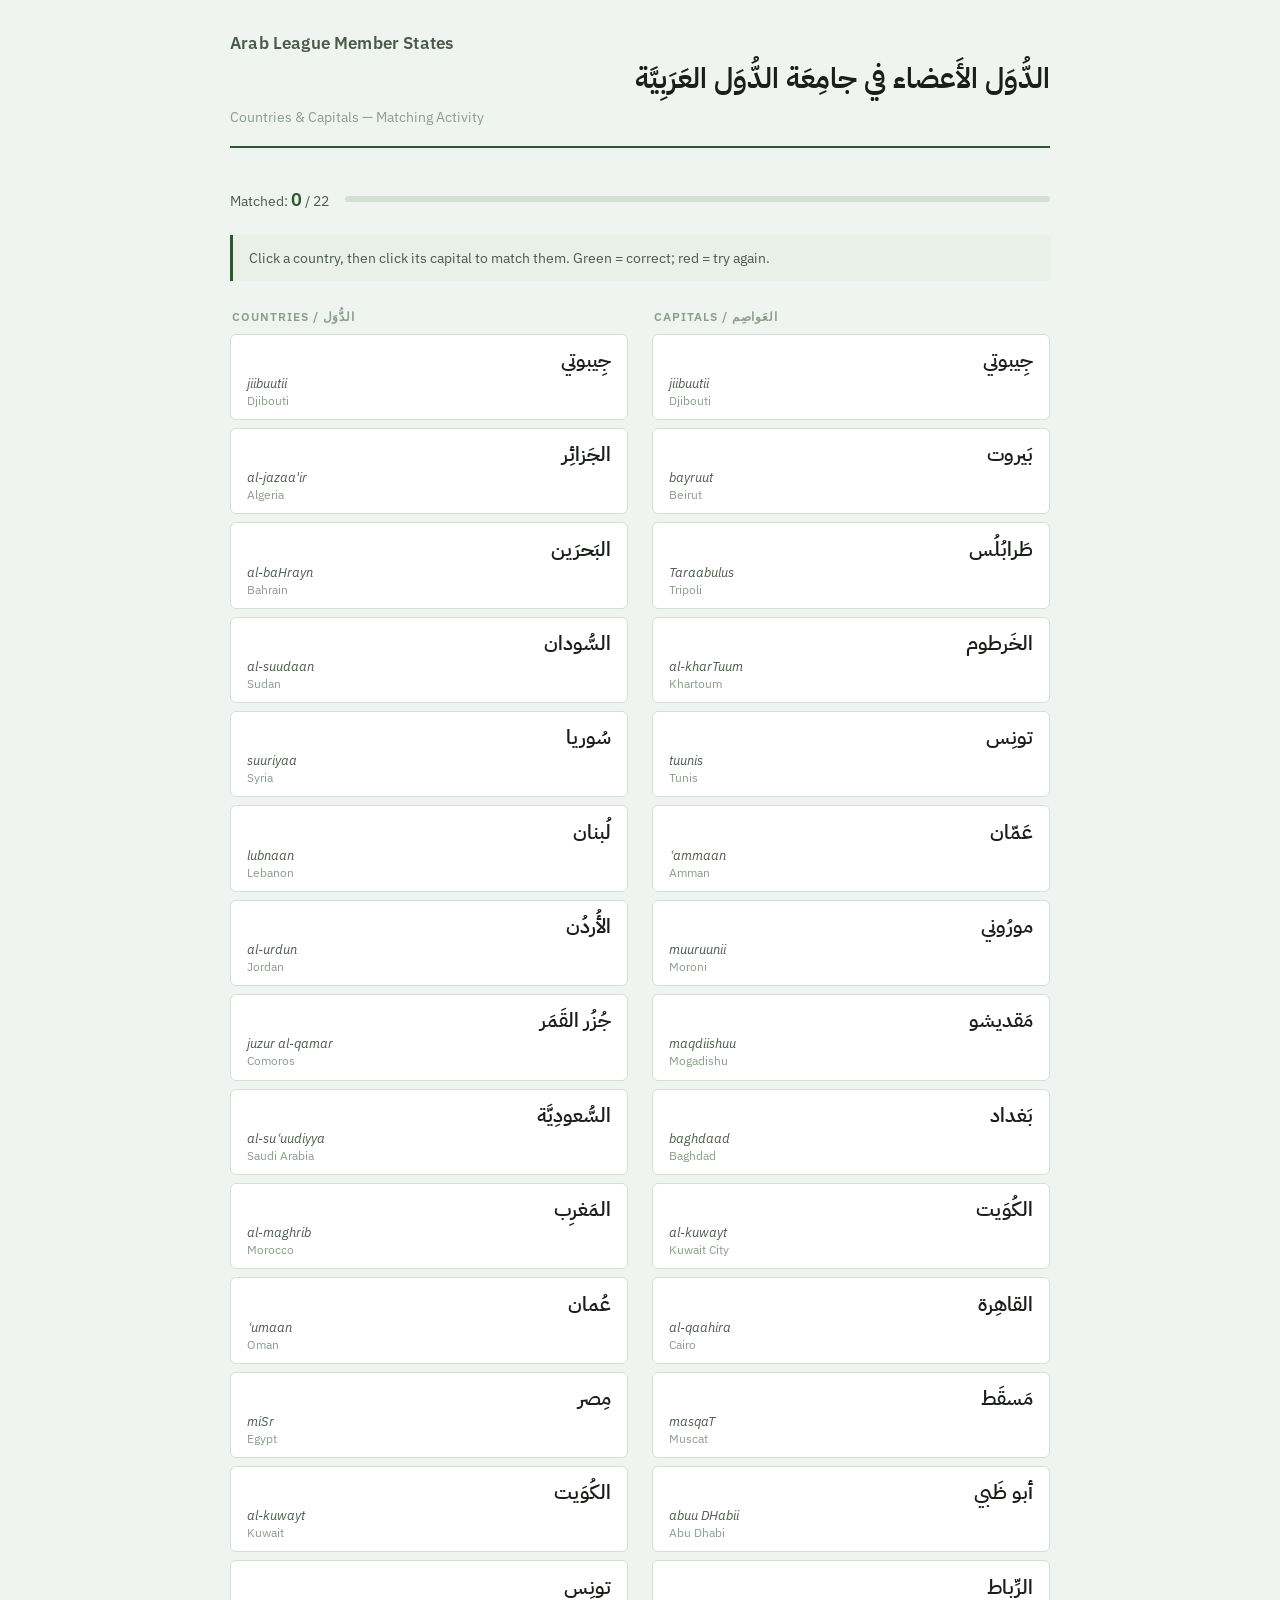
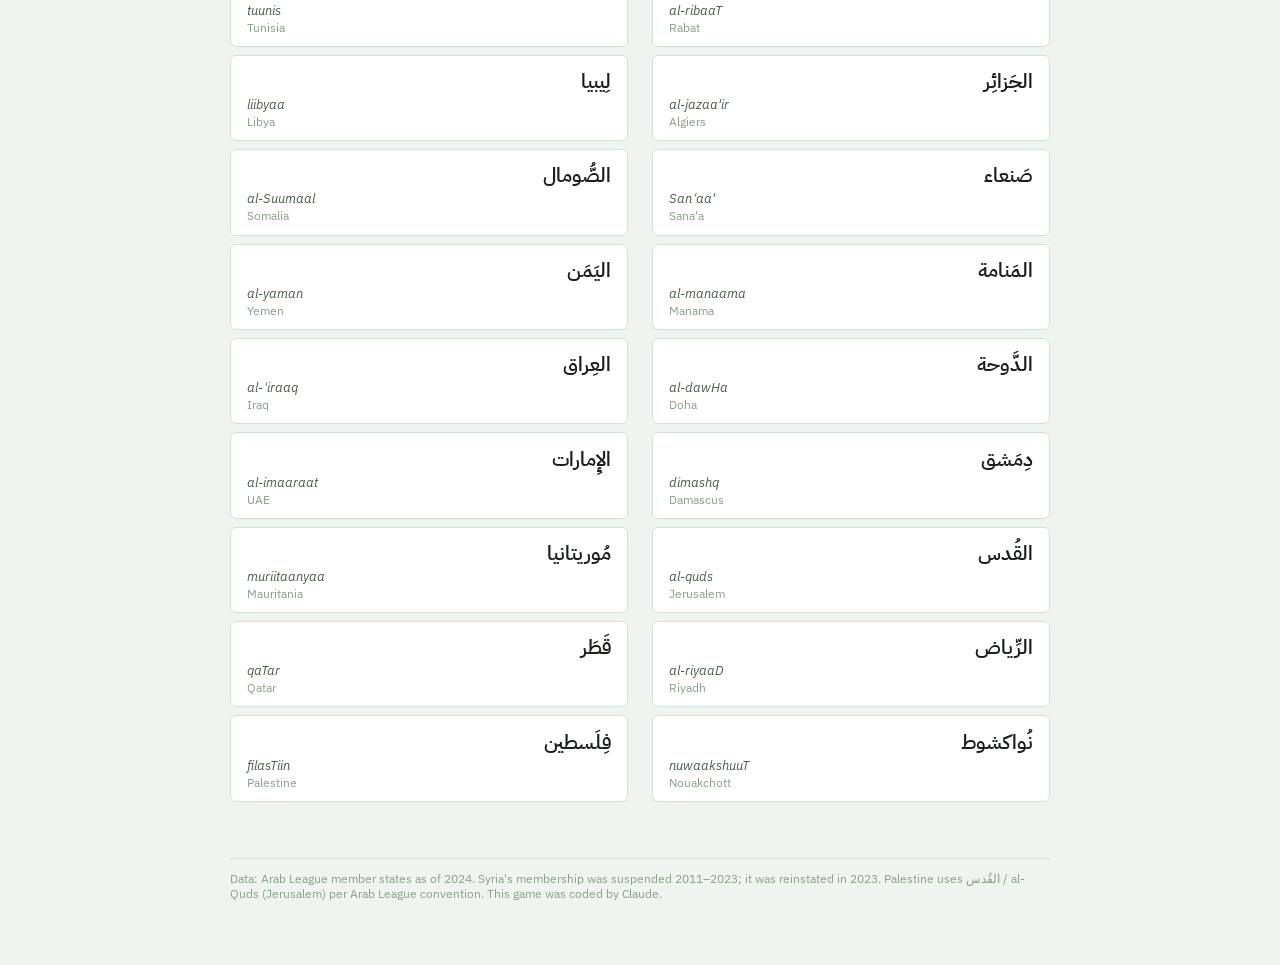
==== arab-league-matching.html @ a6d422a6 "Add files via upload" ====
<!DOCTYPE html>
<html lang="en" dir="ltr">
<head>
<meta charset="UTF-8">
<meta name="viewport" content="width=device-width, initial-scale=1.0">
<title>Arab League: Countries & Capitals</title>
<link href="https://fonts.googleapis.com/css2?family=IBM+Plex+Sans+Arabic:wght@400;600&family=IBM+Plex+Sans:ital,wght@0,400;0,500;0,600;1,400&display=swap" rel="stylesheet">
<style>
  :root {
    --bg: #f0f4f0;
    --surface: #ffffff;
    --ink: #1a1f1a;
    --mid: #4a5a4a;
    --light: #8a9e8a;
    --rule: #d4e0d4;
    --accent: #2d5a2d;
    --accent-light: #e8f0e8;
    --correct: #1e6b3a;
    --correct-bg: #d4eddf;
    --wrong: #8b1a1a;
    --wrong-bg: #f8e0e0;
    --selected: #2d5a2d;
    --selected-bg: #c8dcc8;
    --matched: #f5f5f5;
    --matched-text: #aaaaaa;
  }

  * { box-sizing: border-box; margin: 0; padding: 0; }

  body {
    font-family: 'IBM Plex Sans', sans-serif;
    background: var(--bg);
    color: var(--ink);
    min-height: 100vh;
    padding: 2rem 1rem 4rem;
  }

  header {
    max-width: 820px;
    margin: 0 auto 2.5rem;
    border-bottom: 2px solid var(--accent);
    padding-bottom: 1.25rem;
  }

  header h1 {
    font-size: 1.05rem;
    font-weight: 600;
    letter-spacing: 0.01em;
    color: var(--mid);
    margin-bottom: 0.35rem;
  }

  header .arabic-title {
    font-family: 'IBM Plex Sans Arabic', sans-serif;
    font-size: 1.8rem;
    font-weight: 600;
    color: var(--ink);
    direction: rtl;
    line-height: 1.3;
  }

  header .subtitle {
    margin-top: 0.6rem;
    font-size: 0.9rem;
    color: var(--light);
  }

  .score-bar {
    max-width: 820px;
    margin: 0 auto 1.5rem;
    display: flex;
    align-items: center;
    gap: 1rem;
    font-size: 0.85rem;
    color: var(--mid);
  }

  .score-bar .score-num {
    font-weight: 600;
    font-size: 1.1rem;
    color: var(--accent);
  }

  .progress-track {
    flex: 1;
    height: 6px;
    background: var(--rule);
    border-radius: 3px;
    overflow: hidden;
  }

  .progress-fill {
    height: 100%;
    background: var(--accent);
    border-radius: 3px;
    transition: width 0.4s ease;
    width: 0%;
  }

  .instructions {
    max-width: 820px;
    margin: 0 auto 1.75rem;
    font-size: 0.875rem;
    color: var(--mid);
    line-height: 1.6;
    background: var(--accent-light);
    border-left: 3px solid var(--accent);
    padding: 0.75rem 1rem;
  }

  .columns {
    max-width: 820px;
    margin: 0 auto;
    display: grid;
    grid-template-columns: 1fr 1fr;
    gap: 1.5rem;
  }

  .col-label {
    font-size: 0.75rem;
    font-weight: 600;
    letter-spacing: 0.08em;
    text-transform: uppercase;
    color: var(--light);
    margin-bottom: 0.6rem;
    padding-left: 2px;
  }

  .card {
    background: var(--surface);
    border: 1.5px solid var(--rule);
    border-radius: 6px;
    padding: 0.7rem 1rem;
    margin-bottom: 0.5rem;
    cursor: pointer;
    transition: border-color 0.15s, background 0.15s, box-shadow 0.15s;
    user-select: none;
    min-height: 54px;
    display: flex;
    flex-direction: column;
    justify-content: center;
  }

  .card:hover:not(.matched):not(.wrong-flash) {
    border-color: var(--accent);
    box-shadow: 0 1px 6px rgba(45,90,45,0.12);
  }

  .card.selected {
    border-color: var(--selected);
    background: var(--selected-bg);
    box-shadow: 0 1px 8px rgba(45,90,45,0.18);
  }

  .card.matched {
    border-color: var(--rule);
    background: var(--matched);
    cursor: default;
    opacity: 0.55;
  }

  .card.matched .card-arabic,
  .card.matched .card-trans,
  .card.matched .card-en {
    color: var(--matched-text);
  }

  .card.correct-flash {
    border-color: var(--correct);
    background: var(--correct-bg);
    animation: flashCorrect 0.5s ease;
  }

  .card.wrong-flash {
    border-color: var(--wrong);
    background: var(--wrong-bg);
    animation: flashWrong 0.5s ease;
  }

  @keyframes flashCorrect {
    0% { transform: scale(1); }
    40% { transform: scale(1.025); }
    100% { transform: scale(1); }
  }

  @keyframes flashWrong {
    0% { transform: translateX(0); }
    20% { transform: translateX(-5px); }
    40% { transform: translateX(5px); }
    60% { transform: translateX(-4px); }
    80% { transform: translateX(3px); }
    100% { transform: translateX(0); }
  }

  .card-arabic {
    font-family: 'IBM Plex Sans Arabic', sans-serif;
    font-size: 1.25rem;
    font-weight: 600;
    direction: rtl;
    text-align: right;
    color: var(--ink);
    line-height: 1.4;
  }

  .card-trans {
    font-size: 0.8rem;
    font-style: italic;
    color: var(--mid);
    margin-top: 1px;
  }

  .card-en {
    font-size: 0.78rem;
    color: var(--light);
    margin-top: 0px;
  }


  .complete-banner {
    display: none;
    max-width: 820px;
    margin: 2rem auto 0;
    background: var(--correct-bg);
    border: 1.5px solid var(--correct);
    border-radius: 6px;
    padding: 1.25rem 1.5rem;
    text-align: center;
  }

  .complete-banner.show { display: block; }

  .complete-banner p {
    font-size: 1rem;
    color: var(--correct);
    font-weight: 600;
    margin-bottom: 0.4rem;
  }

  .complete-banner .arabic-congrats {
    font-family: 'IBM Plex Sans Arabic', sans-serif;
    font-size: 1.4rem;
    direction: rtl;
    color: var(--correct);
  }

  .reset-btn {
    display: block;
    margin: 1.5rem auto 0;
    padding: 0.55rem 1.5rem;
    font-family: 'IBM Plex Sans', sans-serif;
    font-size: 0.85rem;
    font-weight: 600;
    background: var(--accent);
    color: #fff;
    border: none;
    border-radius: 4px;
    cursor: pointer;
    letter-spacing: 0.02em;
  }

  .reset-btn:hover { background: #1e3d1e; }

  footer {
    max-width: 820px;
    margin: 3rem auto 0;
    font-size: 0.75rem;
    color: var(--light);
    border-top: 1px solid var(--rule);
    padding-top: 0.75rem;
  }

  @media (max-width: 580px) {
    .columns { grid-template-columns: 1fr; }
    .card-arabic { font-size: 1.1rem; }
  }
</style>
</head>
<body>

<header>
  <h1>Arab League Member States</h1>
  <div class="arabic-title">الدُّوَل الأَعضاء في جامِعَة الدُّوَل العَرَبِيَّة</div>
  <div class="subtitle">Countries &amp; Capitals — Matching Activity</div>
</header>

<div class="score-bar">
  <span>Matched: <span class="score-num" id="scoreNum">0</span> / 22</span>
  <div class="progress-track"><div class="progress-fill" id="progressFill"></div></div>
</div>

<div class="instructions">
  Click a country, then click its capital to match them. Green = correct; red = try again.
</div>

<div class="columns">
  <div>
    <div class="col-label">Countries / الدُّوَل</div>
    <div id="countries-col"></div>
  </div>
  <div class="capitals-col">
    <div class="col-label">Capitals / العَواصِم</div>
    <div id="capitals-col"></div>
  </div>
</div>

<div class="complete-banner" id="completeBanner">
  <p>All matched! مَبروك!</p>
  <div class="arabic-congrats">أَحسَنتَ! عَرَفتَ جَميع العَواصِم.</div>
  <button class="reset-btn" onclick="initGame()">Play again / مَرَّة ثانية</button>
</div>

<footer>
  Data: Arab League member states as of 2024. Syria's membership was suspended 2011–2023; it was reinstated in 2023. Palestine uses القُدس / al-Quds (Jerusalem) per Arab League convention. This game was coded by Claude.
</footer>

<script>
const DATA = [
  { country_ar: "الجَزائِر",     country_tr: "al-jazaa'ir",       country_en: "Algeria",      cap_ar: "الجَزائِر",       cap_tr: "al-jazaa'ir",        cap_en: "Algiers" },
  { country_ar: "البَحرَين",     country_tr: "al-baHrayn",        country_en: "Bahrain",      cap_ar: "المَنامة",        cap_tr: "al-manaama",         cap_en: "Manama" },
  { country_ar: "جِيبوتي",       country_tr: "jiibuutii",          country_en: "Djibouti",     cap_ar: "جِيبوتي",         cap_tr: "jiibuutii",           cap_en: "Djibouti" },
  { country_ar: "مِصر",          country_tr: "miSr",              country_en: "Egypt",        cap_ar: "القاهِرة",        cap_tr: "al-qaahira",         cap_en: "Cairo" },
  { country_ar: "العِراق",       country_tr: "al-ʿiraaq",         country_en: "Iraq",         cap_ar: "بَغداد",          cap_tr: "baghdaad",           cap_en: "Baghdad" },
  { country_ar: "الأُردُن",      country_tr: "al-urdun",          country_en: "Jordan",       cap_ar: "عَمّان",          cap_tr: "ʿammaan",            cap_en: "Amman" },
  { country_ar: "جُزُر القَمَر", country_tr: "juzur al-qamar",    country_en: "Comoros",      cap_ar: "مورُوني",         cap_tr: "muuruunii",          cap_en: "Moroni" },
  { country_ar: "الكُوَيت",      country_tr: "al-kuwayt",         country_en: "Kuwait",       cap_ar: "الكُوَيت",        cap_tr: "al-kuwayt",          cap_en: "Kuwait City" },
  { country_ar: "لُبنان",        country_tr: "lubnaan",           country_en: "Lebanon",      cap_ar: "بَيروت",          cap_tr: "bayruut",            cap_en: "Beirut" },
  { country_ar: "لِيبيا",        country_tr: "liibyaa",           country_en: "Libya",        cap_ar: "طَرابُلُس",       cap_tr: "Taraabulus",         cap_en: "Tripoli" },
  { country_ar: "مُوريتانيا",    country_tr: "muriitaanyaa",      country_en: "Mauritania",   cap_ar: "نُواكشوط",        cap_tr: "nuwaakshuuT",       cap_en: "Nouakchott" },
  { country_ar: "المَغرِب",      country_tr: "al-maghrib",        country_en: "Morocco",      cap_ar: "الرِّباط",        cap_tr: "al-ribaaT",          cap_en: "Rabat" },
  { country_ar: "عُمان",         country_tr: "ʿumaan",            country_en: "Oman",         cap_ar: "مَسقَط",          cap_tr: "masqaT",             cap_en: "Muscat" },
  { country_ar: "فِلَسطين",      country_tr: "filasTiin",         country_en: "Palestine",    cap_ar: "القُدس",          cap_tr: "al-quds",            cap_en: "Jerusalem" },
  { country_ar: "قَطَر",         country_tr: "qaTar",             country_en: "Qatar",        cap_ar: "الدَّوحة",        cap_tr: "al-dawHa",           cap_en: "Doha" },
  { country_ar: "السُّعودِيَّة", country_tr: "al-suʿuudiyya",     country_en: "Saudi Arabia", cap_ar: "الرِّياض",        cap_tr: "al-riyaaD",          cap_en: "Riyadh" },
  { country_ar: "الصُّومال",     country_tr: "al-Suumaal",        country_en: "Somalia",      cap_ar: "مَقديشو",         cap_tr: "maqdiishuu",         cap_en: "Mogadishu" },
  { country_ar: "السُّودان",     country_tr: "al-suudaan",        country_en: "Sudan",        cap_ar: "الخَرطوم",        cap_tr: "al-kharTuum",        cap_en: "Khartoum" },
  { country_ar: "سُوريا",        country_tr: "suuriyaa",          country_en: "Syria",        cap_ar: "دِمَشق",          cap_tr: "dimashq",            cap_en: "Damascus" },
  { country_ar: "تونِس",         country_tr: "tuunis",            country_en: "Tunisia",      cap_ar: "تونِس",           cap_tr: "tuunis",             cap_en: "Tunis" },
  { country_ar: "الإِمارات",     country_tr: "al-imaaraat",       country_en: "UAE",          cap_ar: "أبو ظَبي",        cap_tr: "abuu DHabii",        cap_en: "Abu Dhabi" },
  { country_ar: "اليَمَن",       country_tr: "al-yaman",          country_en: "Yemen",        cap_ar: "صَنعاء",          cap_tr: "Sanʿaa'",            cap_en: "Sana'a" },
];

let selectedCountry = null;
let selectedCapital = null;
let matched = new Set();
let score = 0;

function shuffle(arr) {
  const a = [...arr];
  for (let i = a.length - 1; i > 0; i--) {
    const j = Math.floor(Math.random() * (i + 1));
    [a[i], a[j]] = [a[j], a[i]];
  }
  return a;
}

function makeCard(html, id, type) {
  const div = document.createElement('div');
  div.className = 'card';
  div.dataset.id = id;
  div.dataset.type = type;
  div.innerHTML = html;
  div.addEventListener('click', () => handleClick(div, id, type));
  return div;
}

function initGame() {
  selectedCountry = null;
  selectedCapital = null;
  matched = new Set();
  score = 0;
  document.getElementById('scoreNum').textContent = '0';
  document.getElementById('progressFill').style.width = '0%';
  document.getElementById('completeBanner').classList.remove('show');

  const countriesCol = document.getElementById('countries-col');
  const capitalsCol = document.getElementById('capitals-col');
  countriesCol.innerHTML = '';
  capitalsCol.innerHTML = '';

  const shuffledCountries = shuffle(DATA);
  const shuffledCapitals = shuffle(DATA);

  shuffledCountries.forEach((item, i) => {
    const html = `
      <div class="card-arabic">${item.country_ar}</div>
      <div class="card-trans">${item.country_tr}</div>
      <div class="card-en">${item.country_en}</div>`;
    countriesCol.appendChild(makeCard(html, item.country_en, 'country'));
  });

  shuffledCapitals.forEach((item) => {
    const html = `
      <div class="card-arabic">${item.cap_ar}</div>
      <div class="card-trans">${item.cap_tr}</div>
      <div class="card-en">${item.cap_en}</div>`;
    capitalsCol.appendChild(makeCard(html, item.country_en, 'capital'));
  });
}

function clearSelections() {
  document.querySelectorAll('.card.selected').forEach(c => c.classList.remove('selected'));
  selectedCountry = null;
  selectedCapital = null;
}

function flashCards(id, cls) {
  const cards = document.querySelectorAll(`.card[data-id="${id}"]`);
  cards.forEach(c => {
    c.classList.add(cls);
    setTimeout(() => c.classList.remove(cls), 600);
  });
}

function markMatched(id) {
  document.querySelectorAll(`.card[data-id="${id}"]`).forEach(c => {
    c.classList.remove('selected');
    c.classList.add('matched');
  });
}

function handleClick(div, id, type) {
  if (matched.has(id)) return;
  if (div.classList.contains('wrong-flash')) return;

  if (type === 'country') {
    if (selectedCountry === id) { clearSelections(); return; }
    document.querySelectorAll('.card[data-type="country"].selected').forEach(c => c.classList.remove('selected'));
    div.classList.add('selected');
    selectedCountry = id;
  } else {
    if (selectedCapital === id) { clearSelections(); return; }
    document.querySelectorAll('.card[data-type="capital"].selected').forEach(c => c.classList.remove('selected'));
    div.classList.add('selected');
    selectedCapital = id;
  }

  if (selectedCountry && selectedCapital) {
    if (selectedCountry === selectedCapital) {
      // Correct
      flashCards(selectedCountry, 'correct-flash');
      setTimeout(() => {
        markMatched(selectedCountry);
        matched.add(selectedCountry);
        score++;
        document.getElementById('scoreNum').textContent = score;
        document.getElementById('progressFill').style.width = (score / 22 * 100) + '%';
        selectedCountry = null;
        selectedCapital = null;
        if (score === 22) {
          setTimeout(() => document.getElementById('completeBanner').classList.add('show'), 400);
        }
      }, 550);
    } else {
      // Wrong
      const wrongCountry = selectedCountry;
      const wrongCapital = selectedCapital;
      flashCards(wrongCountry, 'wrong-flash');
      flashCards(wrongCapital, 'wrong-flash');
      selectedCountry = null;
      selectedCapital = null;
      setTimeout(() => {
        document.querySelectorAll('.card.selected').forEach(c => c.classList.remove('selected'));
      }, 650);
    }
  }
}

initGame();
</script>
</body>
</html>
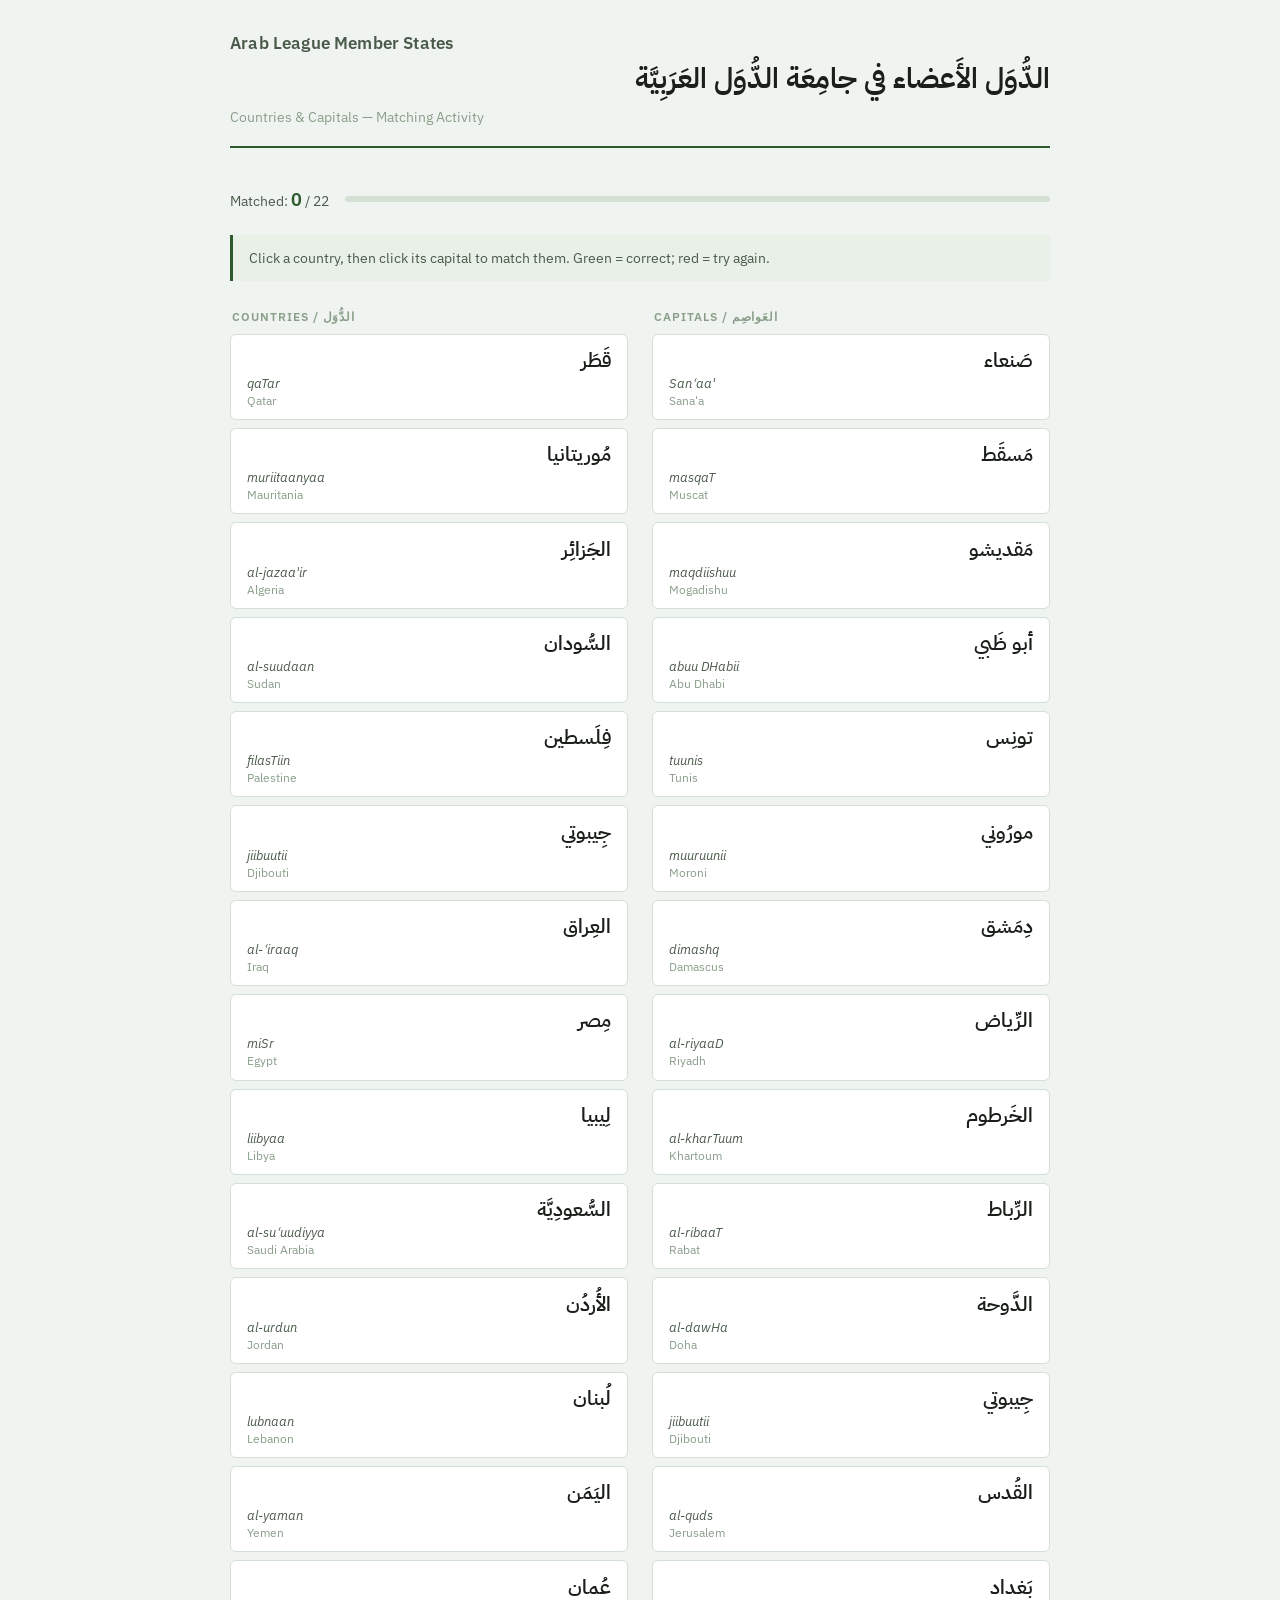
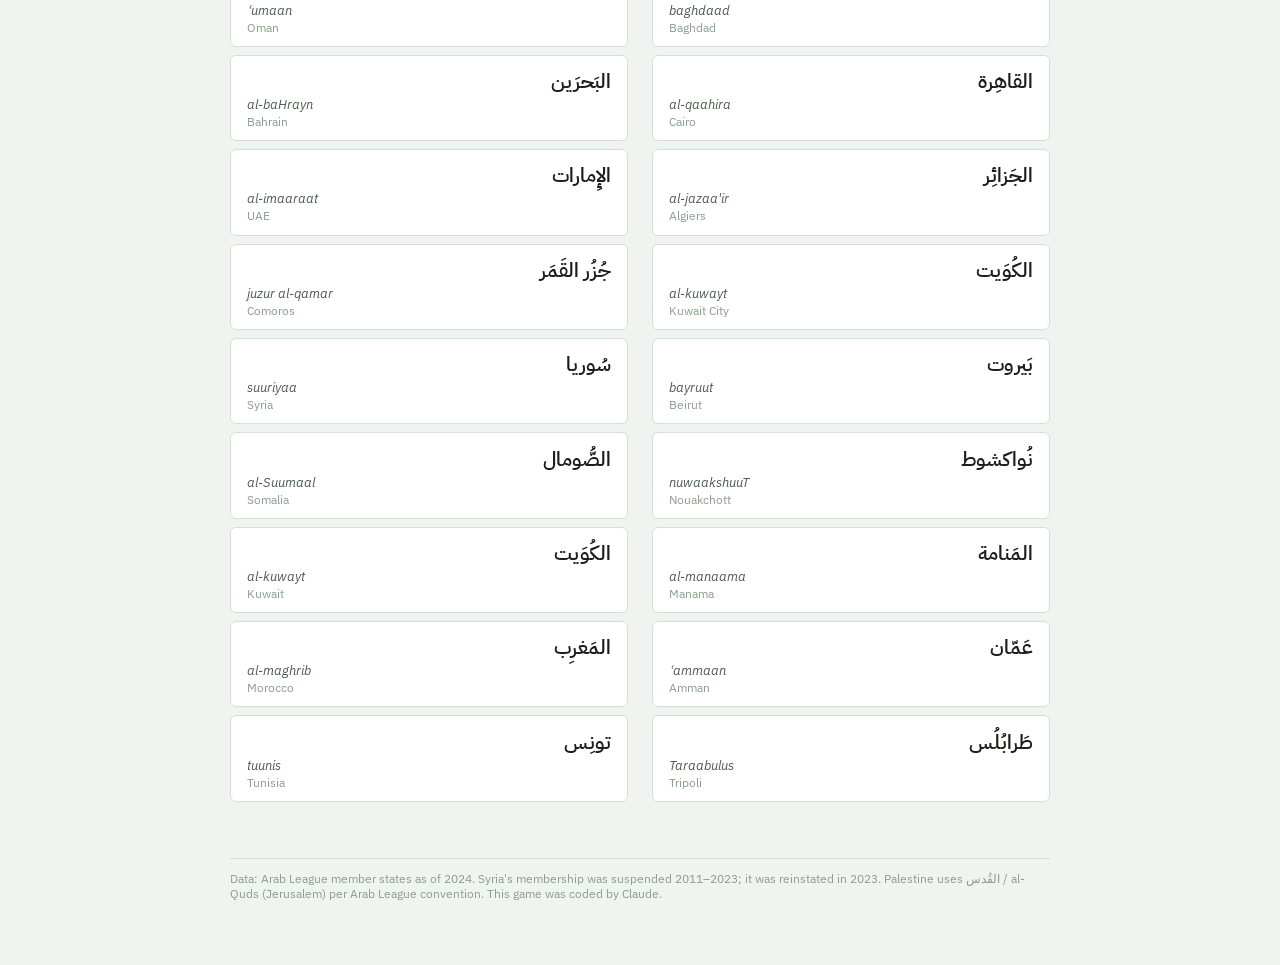
==== commit 457a503a: "Improve mobile responsiveness for both activities - Matching game: keep two-column layout on mobile " ====
--- a/arab-league-matching.html
+++ b/arab-league-matching.html
@@ -270,8 +270,14 @@
   }
 
   @media (max-width: 580px) {
-    .columns { grid-template-columns: 1fr; }
-    .card-arabic { font-size: 1.1rem; }
+    .columns { gap: 0.5rem; }
+    .card { padding: 0.45rem 0.6rem; min-height: 36px; margin-bottom: 0.3rem; }
+    .card-arabic { font-size: 1rem; }
+    .card-trans { display: none; }
+    .card-en { font-size: 0.7rem; }
+    .col-label { font-size: 0.68rem; }
+    .score-bar { font-size: 0.78rem; gap: 0.6rem; }
+    header .arabic-title { font-size: 1.4rem; }
   }
 </style>
 </head>
